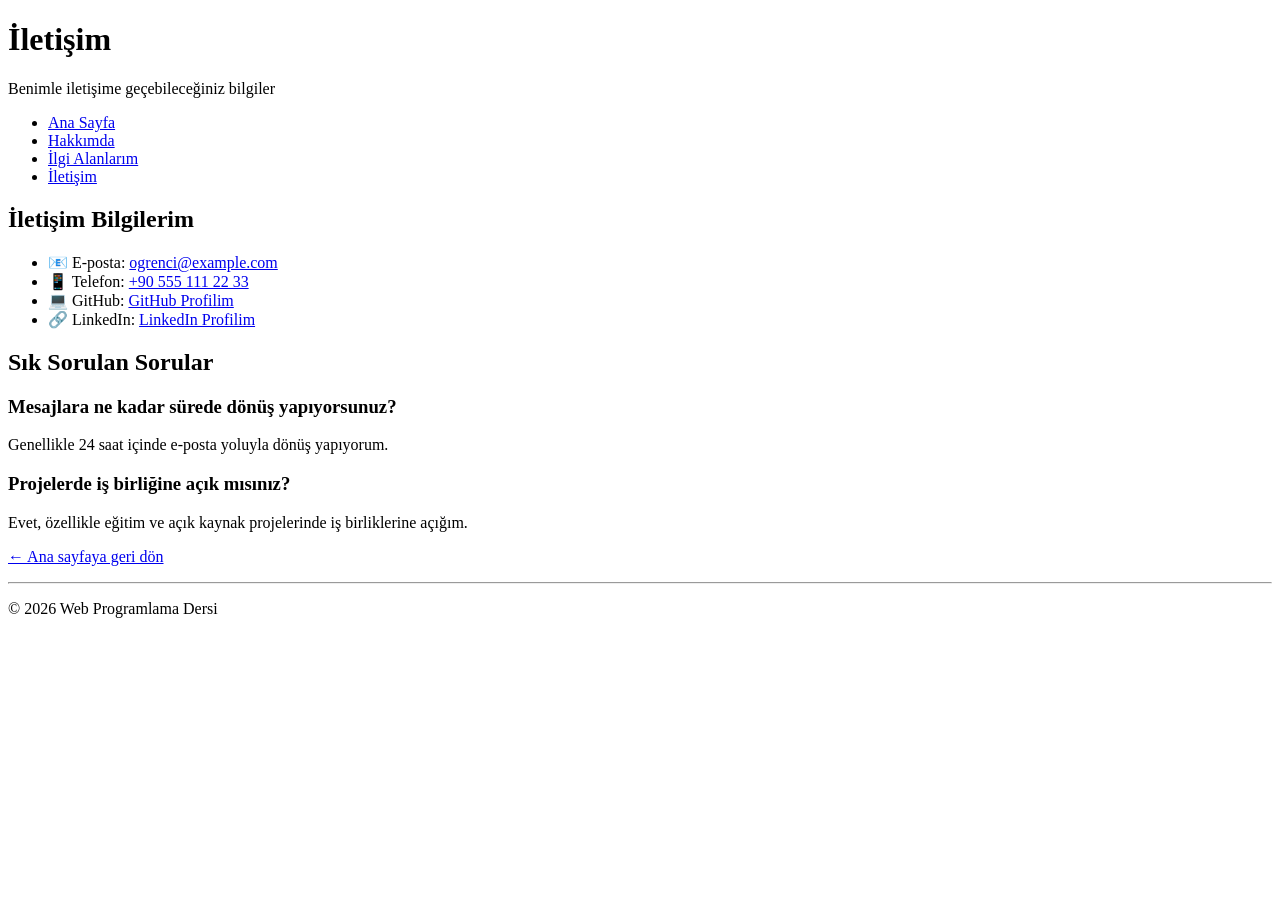
==== contact.html @ 8634c59b "Update contact information and improve page title for clarity" ====
<!DOCTYPE html>
<html lang="tr">
<head>
    <meta charset="UTF-8">
    <meta name="viewport" content="width=device-width, initial-scale=1.0">
    <title>İletişim</title>
</head>
<body>
    <h1>İletişim</h1>
    <p>Benimle iletişime geçebileceğiniz bilgiler</p>
    <nav>
        <ul>
            <li><a href="index.html">Ana Sayfa</a></li>
            <li><a href="about.html">Hakkımda</a></li>
            <li><a href="interests.html">İlgi Alanlarım</a></li>
            <li><a href="contact.html">İletişim</a></li>
        </ul>
    </nav>
    <h2>İletişim Bilgilerim</h2>
    <ul>
        <li>📧 E-posta: <a href="mailto:ogrenci@example.com">ogrenci@example.com</a></li>
        <li>📱 Telefon: <a href="tel:+905551112233">+90 555 111 22 33</a></li>
        <li>💻 GitHub: <a href="https://github.com/ErtugrulSelimOzturk">GitHub Profilim</a></li>
        <li>🔗 LinkedIn: <a href="www.linkedin.com/in/ertuğrul-selim-öztürk">LinkedIn Profilim</a></li>
    </ul>
    <h2>Sık Sorulan Sorular</h2>
    <h3>Mesajlara ne kadar sürede dönüş yapıyorsunuz?</h3>
    <p>Genellikle 24 saat içinde e-posta yoluyla dönüş yapıyorum.</p>
    <h3>Projelerde iş birliğine açık mısınız?</h3>
    <p>Evet, özellikle eğitim ve açık kaynak projelerinde iş birliklerine açığım.</p>
    <p><a href="index.html">← Ana sayfaya geri dön</a></p>
    <hr>
    <footer>
        <p>© 2026 Web Programlama Dersi</p>
    </footer>
</body>
</html>
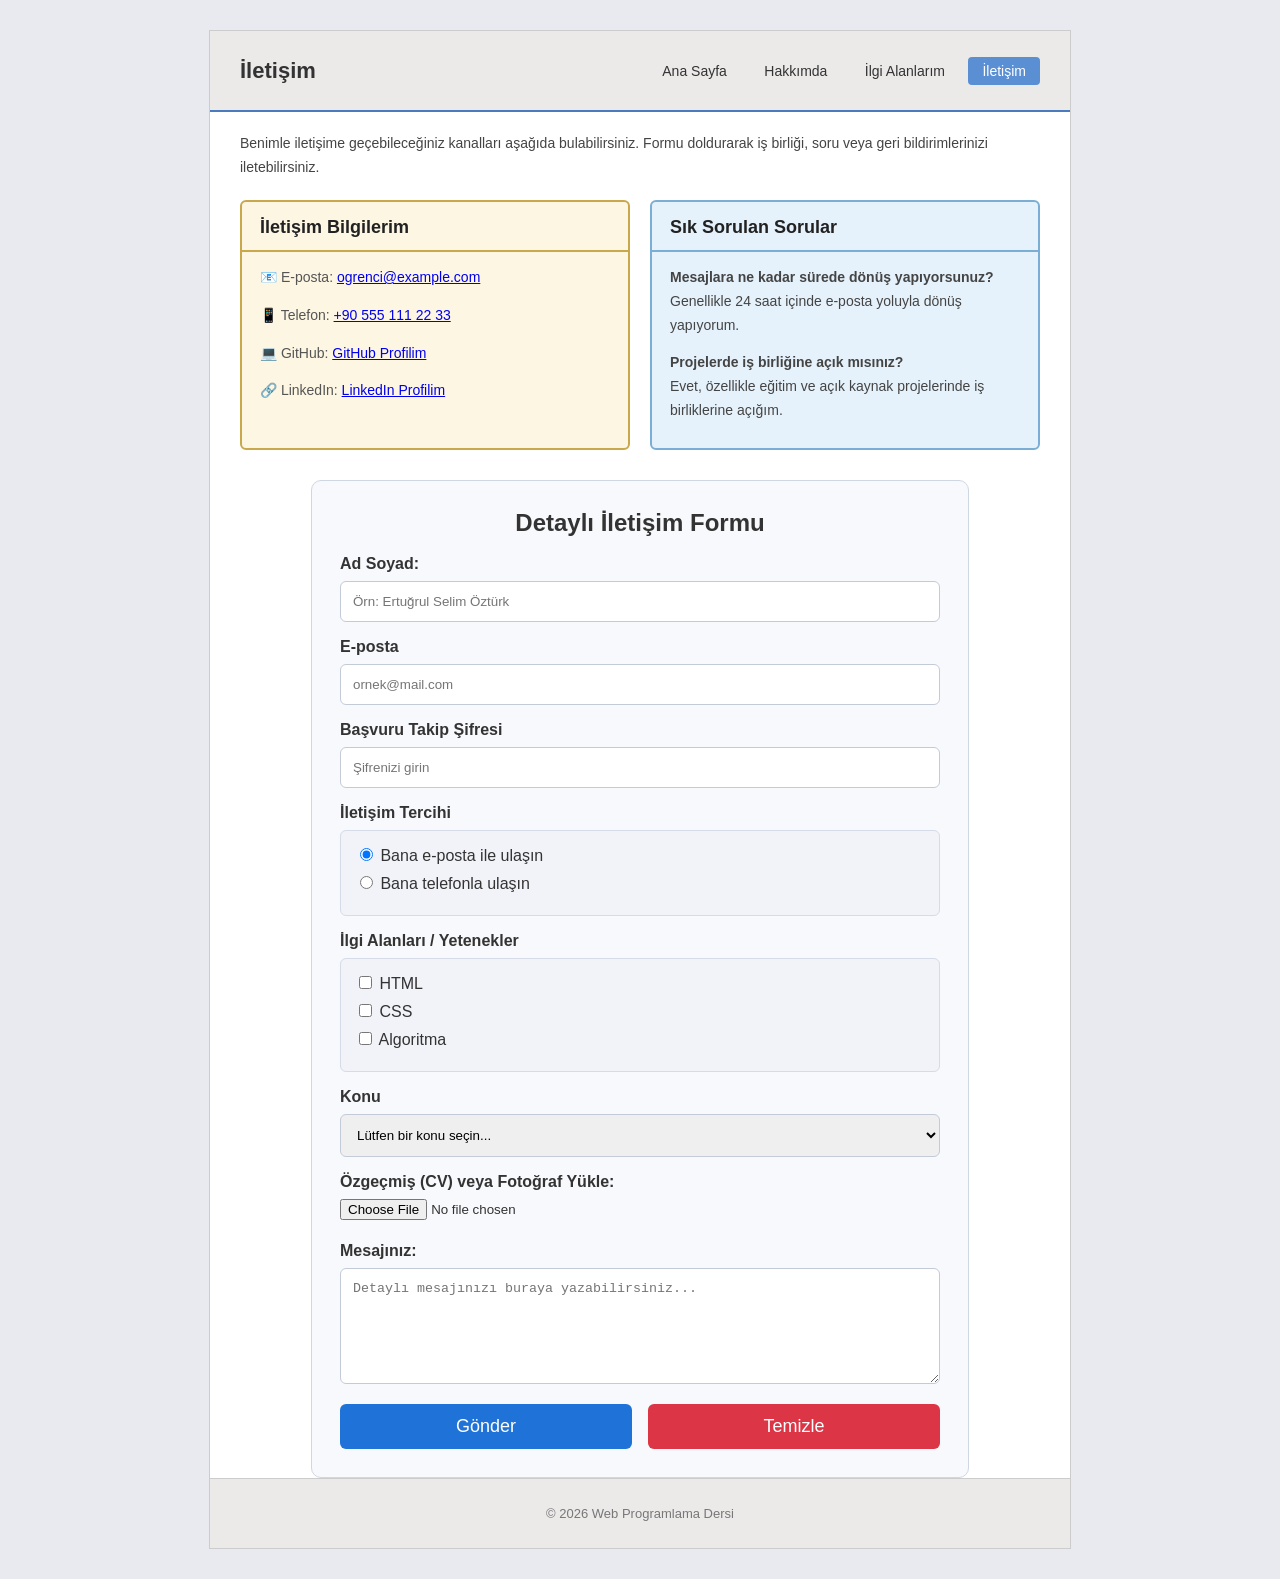
==== commit f23f4672: "Revise contact.html structure and enhance styling for contact form and FAQ section" ====
--- a/contact.html
+++ b/contact.html
@@ -4,34 +4,107 @@
     <meta charset="UTF-8">
     <meta name="viewport" content="width=device-width, initial-scale=1.0">
     <title>İletişim</title>
+    <link rel="stylesheet" href="styles/style.css">
 </head>
 <body>
-    <h1>İletişim</h1>
-    <p>Benimle iletişime geçebileceğiniz bilgiler</p>
-    <nav>
-        <ul>
-            <li><a href="index.html">Ana Sayfa</a></li>
-            <li><a href="about.html">Hakkımda</a></li>
-            <li><a href="interests.html">İlgi Alanlarım</a></li>
-            <li><a href="contact.html">İletişim</a></li>
-        </ul>
-    </nav>
-    <h2>İletişim Bilgilerim</h2>
-    <ul>
-        <li>📧 E-posta: <a href="mailto:ogrenci@example.com">ogrenci@example.com</a></li>
-        <li>📱 Telefon: <a href="tel:+905551112233">+90 555 111 22 33</a></li>
-        <li>💻 GitHub: <a href="https://github.com/ErtugrulSelimOzturk">GitHub Profilim</a></li>
-        <li>🔗 LinkedIn: <a href="www.linkedin.com/in/ertuğrul-selim-öztürk">LinkedIn Profilim</a></li>
-    </ul>
-    <h2>Sık Sorulan Sorular</h2>
-    <h3>Mesajlara ne kadar sürede dönüş yapıyorsunuz?</h3>
-    <p>Genellikle 24 saat içinde e-posta yoluyla dönüş yapıyorum.</p>
-    <h3>Projelerde iş birliğine açık mısınız?</h3>
-    <p>Evet, özellikle eğitim ve açık kaynak projelerinde iş birliklerine açığım.</p>
-    <p><a href="index.html">← Ana sayfaya geri dön</a></p>
-    <hr>
-    <footer>
-        <p>© 2026 Web Programlama Dersi</p>
-    </footer>
+    <div class="wrapper">
+        <header>
+            <h1>İletişim</h1>
+            <nav>
+                <ul>
+                    <li><a href="index.html">Ana Sayfa</a></li>
+                    <li><a href="about.html">Hakkımda</a></li>
+                    <li><a href="interests.html">İlgi Alanlarım</a></li>
+                    <li><a href="contact.html" class="active">İletişim</a></li>
+                </ul>
+            </nav>
+        </header>
+
+        <main>
+            <div class="intro">
+                <p>Benimle iletişime geçebileceğiniz kanalları aşağıda bulabilirsiniz. Formu doldurarak iş birliği, soru veya geri bildirimlerinizi iletebilirsiniz.</p>
+            </div>
+
+            <div class="content-area">
+                <section class="content">
+                    <h2>İletişim Bilgilerim</h2>
+                    <p>📧 E-posta: <a href="mailto:ogrenci@example.com">ogrenci@example.com</a></p>
+                    <p>📱 Telefon: <a href="tel:+905551112233">+90 555 111 22 33</a></p>
+                    <p>💻 GitHub: <a href="https://github.com/ErtugrulSelimOzturk">GitHub Profilim</a></p>
+                    <p>🔗 LinkedIn: <a href="https://www.linkedin.com/in/ertuğrul-selim-öztürk">LinkedIn Profilim</a></p>
+                </section>
+
+                <aside class="sidebar">
+                    <h2>Sık Sorulan Sorular</h2>
+                    <p><strong>Mesajlara ne kadar sürede dönüş yapıyorsunuz?</strong><br>Genellikle 24 saat içinde e-posta yoluyla dönüş yapıyorum.</p>
+                    <p><strong>Projelerde iş birliğine açık mısınız?</strong><br>Evet, özellikle eğitim ve açık kaynak projelerinde iş birliklerine açığım.</p>
+                </aside>
+            </div>
+        </main>
+
+    <div class="contact-container">
+        <h2>Detaylı İletişim Formu</h2>
+        <form action="#" method="post">
+            <label for="fullName">Ad Soyad: </label>
+            <input type="text" id="fullName" name="fullName" placeholder="Örn: Ertuğrul Selim Öztürk" required>
+
+            <label for="email">E-posta</label>
+            <input type="email" id="email" name="email" placeholder="ornek@mail.com" required>
+
+            <label for="trackingPassword">Başvuru Takip Şifresi</label>
+            <input type="password" id="trackingPassword" name="trackingPassword" placeholder="Şifrenizi girin">
+
+            <label>İletişim Tercihi</label>
+            <div class="choice-box">
+                <label class="choice-item" for="contactByEmail">
+                    <input type="radio" id="contactByEmail" name="contactPreference" value="email" checked>
+                    Bana e-posta ile ulaşın
+                </label>
+                <label class="choice-item" for="contactByPhone">
+                    <input type="radio" id="contactByPhone" name="contactPreference" value="phone">
+                    Bana telefonla ulaşın
+                </label>
+            </div>
+
+            <label>İlgi Alanları / Yetenekler</label>
+            <div class="choice-box">
+                <label class="choice-item" for="skillHtml">
+                    <input type="checkbox" id="skillHtml" name="skills" value="html">
+                    HTML
+                </label>
+                <label class="choice-item" for="skillCss">
+                    <input type="checkbox" id="skillCss" name="skills" value="css">
+                    CSS
+                </label>
+                <label class="choice-item" for="skillAlgorithm">
+                    <input type="checkbox" id="skillAlgorithm" name="skills" value="algorithm">
+                    Algoritma
+                </label>
+            </div>
+
+            <label for="subject">Konu</label>
+            <select id="subject" name="subject" required>
+                <option value="" selected disabled>Lütfen bir konu seçin...</option>
+                <option value="is-teklifi">İş Teklifi</option>
+                <option value="soru">Soru</option>
+                <option value="geri-bildirim">Geri Bildirim</option>
+            </select>
+
+            <label for="attachment">Özgeçmiş (CV) veya Fotoğraf Yükle:</label>
+            <input type="file" id="attachment" name="attachment" accept=".pdf,.doc,.docx,.png,.jpg,.jpeg">
+
+            <label for="message">Mesajınız:</label>
+            <textarea id="message" name="message" rows="6" placeholder="Detaylı mesajınızı buraya yazabilirsiniz..." required></textarea>
+
+            <div class="button-row">
+                <button type="submit" class="btn-submit">Gönder</button>
+                <button type="reset" class="btn-reset">Temizle</button>
+            </div>
+        </form>
+    </div>
+        <footer>
+            <p>© 2026 Web Programlama Dersi</p>
+        </footer>
+    </div>
 </body>
 </html>
--- a/styles/style.css
+++ b/styles/style.css
@@ -0,0 +1,246 @@
+body {
+    font-family: Arial, sans-serif;
+    background-color: #e8eaf0;
+    color: #333;
+    margin: 0;
+    padding: 0;
+    box-sizing: border-box;
+}
+
+.wrapper {
+    width: 800px;
+    margin: 30px auto;
+    background-color: #fff;
+    border: 1px solid #ccc;
+    padding: 20px 30px;
+}
+
+header {
+    display: flex;
+    align-items: center;
+    justify-content: space-between;
+    border-bottom: 2px solid #4a7bbf;
+    background-color: #ece9e9;
+    padding: 12px 30px;
+    margin-top: -20px;
+    margin-left: -30px;
+    margin-right: -30px;
+    margin-bottom: 20px;
+
+}
+
+header h1 {
+    font-size: 22px;
+    color: #333;
+}
+
+nav ul li {
+    display: inline-block;
+    margin-left: 5px;
+}
+
+nav ul li a {
+    text-decoration: none;
+    color: #333;
+    padding: 6px 14px;
+    font-size: 14px;
+    border-radius: 4px;
+    transition: background-color 0.3s, color 0.3s;
+}
+
+nav ul li a:hover {
+    background-color: #4a7bbf;
+    color: #fff;
+}
+
+nav ul li a.active {
+    background-color: #5b8fd4;
+    color: #fff;
+}
+
+nav ul {
+    list-style: none;
+}
+
+.intro {
+    margin-bottom: 20px;
+}
+
+.intro p {
+    font-size: 14px;
+    line-height: 1.7;
+    color: #444;
+    text-align: left;
+}
+
+.highlight {
+    color: #4a7bbf;
+}
+
+
+.content-area {
+    display: flex;
+    gap: 20px;
+    margin-bottom: 30px;
+}
+
+.content {
+    width: 50%;
+    border: 2px solid #c9a84c;
+    border-radius: 6px;
+    padding: 15px 18px;
+    background-color: #fdf6e3;
+}
+
+.sidebar {
+    width: 50%;
+    border: 2px solid #7baed4;
+    border-radius: 6px;
+    padding: 15px 18px;
+    background-color: #e6f2fb;
+}
+
+.content h2,
+.sidebar h2,
+.content p,
+.sidebar p {
+    margin-bottom: 10px;
+}
+
+.content h2,
+.sidebar h2 {
+    font-size: 18px;
+    color: #222;
+    text-align: left;
+    padding-top: 5px;
+    padding-bottom: 12px;
+    margin-top: -5px;
+    margin-left: -18px;
+    margin-right: -18px;
+    padding-left: 18px;
+    padding-right: 18px;
+}
+
+.content h2 {
+    border-bottom: 2px solid #c9a84c;
+}
+
+.sidebar h2 {
+    border-bottom: 2px solid #7baed4;
+}
+
+.content p {
+    font-size: 14px;
+    line-height: 1.7;
+    color: #555;
+    text-align: left;
+}
+
+.sidebar p {
+    font-size: 14px;
+    line-height: 1.7;
+    color: #444;
+    text-align: left;
+}
+
+footer {
+    text-align: center;
+    padding: 14px 0;
+    border-top: 1px solid #ccc;
+    background-color: #ece9e9;
+    margin-left: -30px;
+    margin-right: -30px;
+    margin-bottom: -20px;
+    padding-left: 30px;
+    padding-right: 30px;
+  
+}
+
+footer p {
+    font-size: 13px;
+    color: #777;
+}
+
+.contact-container {
+    width: 600px;
+    margin: auto;
+    padding: 28px;
+    border: 1px solid #cfd6e4;
+    border-radius: 10px;
+    background-color: #f8f9fc;
+}
+
+.contact-container h2 {
+    margin-top: 0;
+    margin-bottom: 18px;
+    text-align: center;
+}
+
+.contact-container label {
+    display: block;
+    margin-bottom: 8px;
+    font-weight: 600;
+}
+
+.contact-container input[type="text"],
+.contact-container input[type="email"],
+.contact-container input[type="password"],
+.contact-container select,
+.contact-container textarea {
+    width: 100%;
+    padding: 12px;
+    margin-bottom: 16px;
+    border: 1px solid #c3cad8;
+    border-radius: 6px;
+    box-sizing: border-box;
+}
+
+.contact-container input[type="file"] {
+    margin-bottom: 22px;
+}
+
+.choice-box {
+    margin-bottom: 16px;
+    padding: 14px;
+    border: 1px solid #d5dbe7;
+    border-radius: 6px;
+    background-color: #f1f3f8;
+}
+
+.choice-item {
+    display: flex;
+    align-items: center;
+    gap: 10px;
+    margin-bottom: 10px;
+    font-weight: 400;
+}
+
+.contact-container label.choice-item {
+    font-weight: 400;
+}
+
+.contact-container button {
+    color: #fff;
+    border: none;
+    padding: 12px 28px;
+    border-radius: 6px;
+    cursor: pointer;
+    font-size: 18px;
+}
+
+.button-row {
+    display: flex;
+    gap: 16px;
+}
+
+.button-row button {
+    flex: 1;
+}
+
+.btn-submit {
+    background-color: #1f73d8;
+}
+
+.btn-reset {
+    background-color: #dc3545;
+}
